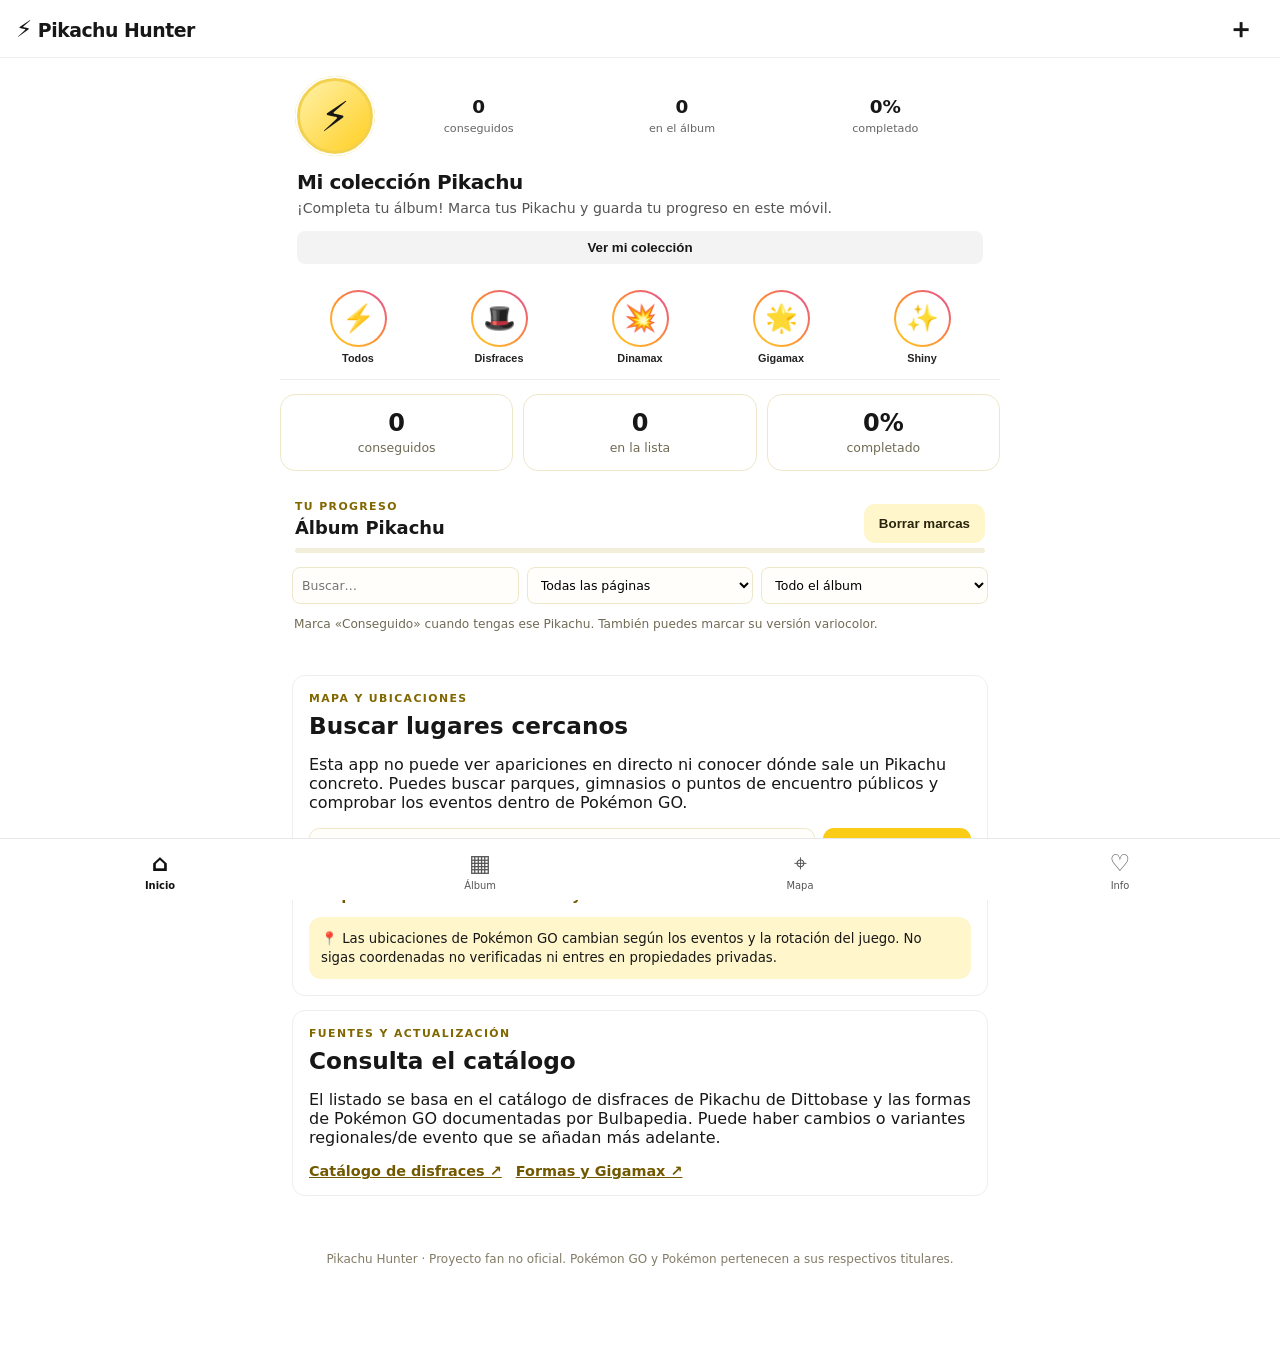
==== index.html @ ac5d4482 "Add files via upload" ====
<!doctype html>
<html lang="es">
<head>
<meta charset="utf-8"><meta name="viewport" content="width=device-width, initial-scale=1">
<meta name="theme-color" content="#facc15"><meta name="description" content="Pikachu Hunter: catálogo y checklist de Pikachu de Pokémon GO.">
<title>Pikachu Hunter</title><link rel="manifest" href="manifest.json"><link rel="stylesheet" href="styles.css">
</head><body>
<header class="topbar"><div class="brand"><span>⚡</span> Pikachu Hunter</div><button class="top-action" onclick="document.getElementById('coleccion').scrollIntoView({behavior:'smooth'})" aria-label="Ir al álbum">＋</button></header>
<main>
<section class="profile-head">
  <div class="profile-row">
    <div class="profile-avatar">⚡</div>
    <div class="profile-stat"><b id="ownedCount">0</b><span>conseguidos</span></div>
    <div class="profile-stat"><b id="totalCount">0</b><span>en el álbum</span></div>
    <div class="profile-stat"><b id="percent">0%</b><span>completado</span></div>
  </div>
  <h1>Mi colección Pikachu</h1>
  <p>¡Completa tu álbum! Marca tus Pikachu y guarda tu progreso en este móvil.</p>
  <button class="profile-button" onclick="document.getElementById('coleccion').scrollIntoView({behavior:'smooth'})">Ver mi colección</button>
</section>
<section class="stories" aria-label="Secciones rápidas">
  <button class="story" data-filter="Todos"><span class="story-ring">⚡</span><small>Todos</small></button>
  <button class="story" data-filter="Disfraz"><span class="story-ring">🎩</span><small>Disfraces</small></button>
  <button class="story" data-filter="Dinamax"><span class="story-ring">💥</span><small>Dinamax</small></button>
  <button class="story" data-filter="Gigamax"><span class="story-ring">🌟</span><small>Gigamax</small></button>
  <button class="story" data-filter="Variocolor"><span class="story-ring">✨</span><small>Shiny</small></button>
</section>
<section class="stats"><div><b id="ownedCount">0</b><span>conseguidos</span></div><div><b id="totalCount">0</b><span>en la lista</span></div><div><b id="percent">0%</b><span>completado</span></div></section>
<section id="coleccion" class="panel album-panel">
<div class="heading"><div><p class="eyebrow">TU PROGRESO</p><h2>Álbum Pikachu</h2></div><button id="resetBtn" class="ghost">Borrar marcas</button></div>

<div class="progress"><div id="progressBar"></div></div>
<div class="filters"><input id="search" type="search" placeholder="Buscar…"><select id="typeFilter"><option value="Todos">Todas las páginas</option><option>Disfraz</option><option>Forma especial</option><option>Dinamax</option><option>Gigamax</option><option>Variocolor</option></select><select id="statusFilter"><option value="Todos">Todo el álbum</option><option value="Pendiente">Me faltan</option><option value="Conseguido">Ya los tengo</option></select></div>
<p class="hint">Marca «Conseguido» cuando tengas ese Pikachu. También puedes marcar su versión variocolor.</p><div id="list" class="album-grid"></div></section>
<section class="panel" id="mapa"><p class="eyebrow">MAPA Y UBICACIONES</p><h2>Buscar lugares cercanos</h2>
<p>Esta app no puede ver apariciones en directo ni conocer dónde sale un Pikachu concreto. Puedes buscar parques, gimnasios o puntos de encuentro públicos y comprobar los eventos dentro de Pokémon GO.</p>
<div class="map-search"><input id="place" type="text" placeholder="Ciudad o zona (ej. Santander)"><button id="mapBtn">Buscar en el mapa</button></div>
<div class="map-links"><a id="parksLink" target="_blank" rel="noopener">Parques cercanos ↗</a><a id="raidLink" target="_blank" rel="noopener">Gimnasios y zonas de incursiones ↗</a></div>
<div class="notice">📍 Las ubicaciones de Pokémon GO cambian según los eventos y la rotación del juego. No sigas coordenadas no verificadas ni entres en propiedades privadas.</div>
</section>
<section class="panel" id="fuentes"><p class="eyebrow">FUENTES Y ACTUALIZACIÓN</p><h2>Consulta el catálogo</h2>
<p>El listado se basa en el catálogo de disfraces de Pikachu de Dittobase y las formas de Pokémon GO documentadas por Bulbapedia. Puede haber cambios o variantes regionales/de evento que se añadan más adelante.</p>
<div class="map-links"><a href="https://www.dittobase.com/pokemon-go/pokedex/pikachu" target="_blank" rel="noopener">Catálogo de disfraces ↗</a><a href="https://bulbapedia.bulbagarden.net/wiki/Pikachu_(GO)" target="_blank" rel="noopener">Formas y Gigamax ↗</a></div>
</section>
</main>
<nav class="bottom-nav" aria-label="Navegación principal">
 <a href="#" class="active"><span>⌂</span><small>Inicio</small></a>
 <a href="#coleccion"><span>▦</span><small>Álbum</small></a>
 <a href="#mapa"><span>⌖</span><small>Mapa</small></a>
 <a href="#fuentes"><span>♡</span><small>Info</small></a>
</nav>
<footer>Pikachu Hunter · Proyecto fan no oficial. Pokémon GO y Pokémon pertenecen a sus respectivos titulares.</footer>
<script src="app.js"></script></body></html>
---- styles.css ----
:root{--yellow:#facc15;--ink:#29240c;--muted:#706b55;--paper:#fffdf4;--line:#eee7c9}
*{box-sizing:border-box}html{scroll-behavior:smooth}body{margin:0;background:var(--paper);color:var(--ink);font-family:system-ui,-apple-system,"Segoe UI",sans-serif}
.topbar{height:62px;padding:0 18px;display:flex;align-items:center;justify-content:space-between;background:var(--yellow);font-weight:900}.brand{font-size:1.1rem}.brand span{font-size:1.4rem}.tag{font-size:.68rem;border:1px solid #6e5b00;border-radius:30px;padding:5px 9px}
main{max-width:850px;margin:auto;padding:18px 14px 40px}.hero{min-height:250px;border-radius:24px;padding:26px;background:linear-gradient(120deg,#ffe978,#facc15);display:flex;align-items:center;justify-content:space-between;overflow:hidden}.hero>div:first-child{max-width:520px;z-index:1}.eyebrow{font-size:.68rem;letter-spacing:1.4px;font-weight:900;color:#806700;margin:0 0 7px}h1{font-size:clamp(2.5rem,10vw,4rem);line-height:.96;letter-spacing:-2px;margin:0}h1 span{color:white;text-shadow:0 2px #bd9700}.hero p:not(.eyebrow){line-height:1.5;max-width:400px}.mascot{font-size:6rem;background:#ffffff66;border-radius:50%;width:130px;height:130px;display:grid;place-items:center;flex-shrink:0}.primary-btn,button{border:0;border-radius:11px;padding:12px 15px;font-weight:800;cursor:pointer;text-decoration:none}.primary-btn{display:inline-block;background:var(--ink);color:white}.stats{display:grid;grid-template-columns:repeat(3,1fr);gap:10px;margin:14px 0}.stats div{background:white;border:1px solid var(--line);border-radius:15px;padding:14px;text-align:center}.stats b{display:block;font-size:1.5rem}.stats span{font-size:.78rem;color:var(--muted)}.panel{background:white;border:1px solid var(--line);border-radius:18px;padding:19px;margin:15px 0}.heading{display:flex;align-items:center;justify-content:space-between}h2{font-size:1.45rem;margin:0 0 12px}.ghost{background:#fff6cc;color:var(--ink)}.progress{height:10px;background:#f3eed9;border-radius:20px;overflow:hidden;margin:10px 0 15px}.progress div{height:100%;width:0;background:#e4b900;transition:width .2s}.filters{display:grid;grid-template-columns:1fr 1fr 1fr;gap:8px}input,select{min-width:0;width:100%;padding:12px;border:1px solid var(--line);border-radius:10px;background:#fffefa;font:inherit}.hint{font-size:.82rem;color:var(--muted);line-height:1.45}.list{display:grid;gap:8px;margin-top:12px}.item{border:1px solid var(--line);border-radius:12px;padding:11px 12px;display:grid;grid-template-columns:1fr auto;gap:10px;align-items:center}.item.done{background:#fffbea;border-color:#e8d57d}.item strong{display:block;font-size:.94rem}.item small{color:var(--muted)}.checks{display:flex;gap:12px;align-items:center;flex-wrap:wrap;justify-content:flex-end}.checks label{font-size:.78rem;display:flex;align-items:center;gap:5px;white-space:nowrap}.checks input{width:18px;height:18px;accent-color:#c49b00}.map-search{display:flex;gap:8px;margin:14px 0}.map-search button{background:var(--yellow);white-space:nowrap}.map-links{display:flex;flex-wrap:wrap;gap:14px;margin-top:12px}.map-links a{color:#725900;font-weight:700;font-size:.9rem}.notice{background:#fff6cc;border-radius:12px;padding:12px;margin-top:14px;font-size:.83rem;line-height:1.45}footer{text-align:center;padding:18px;color:#827c67;font-size:.75rem}
@media(max-width:560px){.mascot{width:90px;height:90px;font-size:4rem;margin-left:8px}.hero{padding:22px 18px;min-height:260px}.filters{grid-template-columns:1fr 1fr}.filters input{grid-column:1/-1}.item{grid-template-columns:1fr}.checks{justify-content:flex-start}.map-search{flex-direction:column}.map-search button{width:100%}}
/* Diseño tipo álbum de pegatinas */
.album-panel{background:#fff9df;border:2px solid #e8d78e}.compact-stats{margin:10px 0}.album-grid{display:grid;grid-template-columns:repeat(2,minmax(0,1fr));gap:11px;margin-top:16px}.album-card{min-height:154px;border:2px dashed #d9c98b;border-radius:15px;background:linear-gradient(145deg,#fffef7,#fff4c8);padding:11px;display:flex;flex-direction:column;justify-content:space-between;position:relative}.album-card.owned{border:2px solid #e2bd24;background:linear-gradient(145deg,#fffbe4,#ffe98b)}.album-number{font-size:.66rem;font-weight:900;color:#99833a;letter-spacing:1px}.sticker{align-self:center;width:66px;height:66px;border-radius:50%;display:grid;place-items:center;background:#fff;border:2px solid #f1df9b;font-size:2.35rem;box-shadow:0 3px 0 #eadcae}.album-card:not(.owned) .sticker{filter:grayscale(1);opacity:.48}.album-card.owned .sticker{filter:none;opacity:1}.album-name{text-align:center;font-weight:850;font-size:.83rem;line-height:1.2;min-height:2.1em;display:flex;align-items:center;justify-content:center}.album-type{text-align:center;color:#87794c;font-size:.67rem}.album-checks{display:flex;justify-content:center;gap:9px;flex-wrap:wrap;margin-top:8px}.album-checks label{font-size:.7rem;display:flex;gap:4px;align-items:center}.album-checks input{width:16px;height:16px;padding:0;accent-color:#c49b00}.shiny-mark{position:absolute;top:7px;right:8px}@media(min-width:650px){.album-grid{grid-template-columns:repeat(3,minmax(0,1fr))}}@media(max-width:370px){.album-grid{grid-template-columns:1fr}}

/* Interfaz móvil inspirada en redes sociales */
body{background:#fff;color:#171717;padding-bottom:76px}
.topbar{height:58px;position:sticky;top:0;z-index:20;background:#fff;border-bottom:1px solid #eee;box-shadow:none;padding:0 16px}
.brand{font-size:1.18rem;letter-spacing:-.5px}.brand span{font-size:1.45rem}
.top-action{background:transparent;font-size:1.7rem;padding:4px 10px;color:#171717}
main{max-width:720px;padding:0 0 24px}
.profile-head{padding:20px 17px 16px}
.profile-row{display:flex;align-items:center;justify-content:space-between;gap:8px;margin-bottom:16px}
.profile-avatar{width:76px;height:76px;border-radius:50%;display:grid;place-items:center;font-size:2.6rem;background:linear-gradient(135deg,#fff1a8,#ffcf22);border:3px solid #f2d14e;outline:2px solid white;box-shadow:0 0 0 2px #e7bd19;flex-shrink:0}
.profile-stat{text-align:center;flex:1}.profile-stat b{display:block;font-size:1.15rem}.profile-stat span{font-size:.7rem;color:#666}
.profile-head h1{font-size:1.25rem;letter-spacing:-.4px;line-height:1.2;margin:0 0 5px}
.profile-head p{font-size:.88rem;color:#555;margin:0 0 12px;line-height:1.4}
.profile-button{width:100%;background:#f3f3f3;color:#171717;border-radius:8px;padding:9px}
.stories{display:flex;justify-content:space-around;gap:9px;padding:10px 12px 15px;border-bottom:1px solid #eee;overflow-x:auto}
.story{background:transparent;padding:0;display:flex;flex-direction:column;align-items:center;gap:5px;min-width:62px;color:#222}
.story-ring{width:57px;height:57px;border-radius:50%;display:grid;place-items:center;font-size:1.65rem;background:linear-gradient(white,white) padding-box,linear-gradient(45deg,#ffcf22,#ff8b36,#e14a9b) border-box;border:2px solid transparent}
.story small{font-size:.68rem;font-weight:600}
.album-panel{border:0;border-radius:0;background:#fff;padding:15px 0;margin:0}
.album-panel>.heading{padding:0 15px}.album-panel h2{font-size:1.12rem;margin:0 0 10px}
.album-panel .eyebrow{margin-bottom:4px}
.album-panel .progress{margin:0 15px 14px;height:5px}
.filters{padding:0 12px;grid-template-columns:1fr 1fr 1fr}
.filters input,.filters select{font-size:.78rem;padding:9px;border-radius:8px}
.hint{padding:0 14px;font-size:.76rem}
.album-grid{grid-template-columns:repeat(3,minmax(0,1fr));gap:2px;margin-top:12px}
.album-card{border:0;border-radius:0;min-height:150px;padding:10px 5px;background:#fff;justify-content:center;gap:6px}
.album-card.owned{border:0;background:#fff9dc}
.album-number{font-size:.57rem;text-align:center}
.sticker{width:58px;height:58px;font-size:2rem;border:1px solid #eee2ae;box-shadow:none}
.album-name{font-size:.72rem;min-height:2.5em}
.album-type{font-size:.61rem}
.album-checks{gap:5px;margin-top:2px}
.album-checks label{font-size:.62rem;gap:2px}
.album-checks input{width:14px;height:14px}
.panel:not(.album-panel){margin:14px 12px;border-radius:13px;border:1px solid #eee;padding:16px}
.bottom-nav{position:fixed;bottom:0;left:0;right:0;height:62px;background:#fff;border-top:1px solid #e8e8e8;display:flex;justify-content:space-around;align-items:center;z-index:30;padding-bottom:env(safe-area-inset-bottom)}
.bottom-nav a{color:#555;text-decoration:none;display:flex;flex-direction:column;align-items:center;gap:1px;min-width:58px}
.bottom-nav a span{font-size:1.45rem;line-height:1.3}.bottom-nav a small{font-size:.62rem}.bottom-nav a.active{color:#111;font-weight:900}
footer{padding-bottom:18px}
@media(min-width:650px){.album-grid{grid-template-columns:repeat(4,minmax(0,1fr))}}
@media(max-width:390px){.album-grid{grid-template-columns:repeat(3,minmax(0,1fr))}.album-card{min-height:145px}.profile-avatar{width:66px;height:66px}}
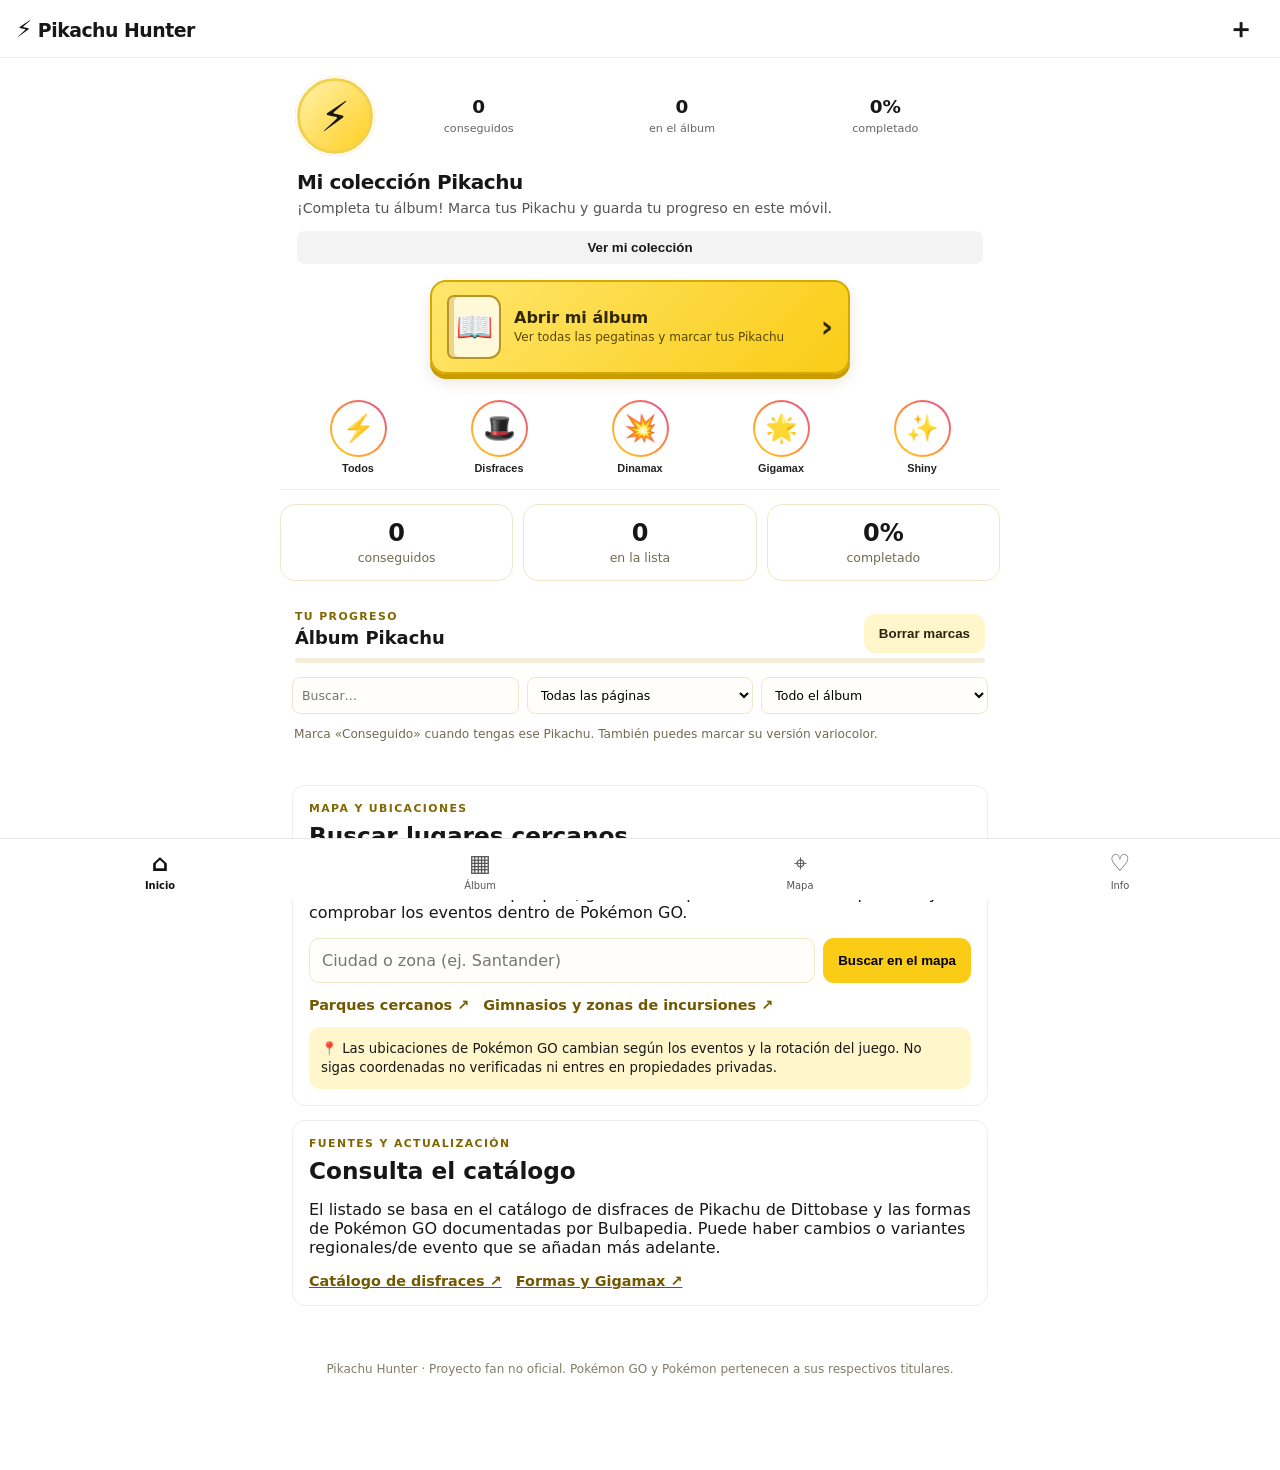
==== commit e2683128: "Add files via upload" ====
--- a/index.html
+++ b/index.html
@@ -4,6 +4,12 @@
 <meta charset="utf-8"><meta name="viewport" content="width=device-width, initial-scale=1">
 <meta name="theme-color" content="#facc15"><meta name="description" content="Pikachu Hunter: catálogo y checklist de Pikachu de Pokémon GO.">
 <title>Pikachu Hunter</title><link rel="manifest" href="manifest.json"><link rel="stylesheet" href="styles.css">
+
+<style>
+.album-cover-button{display:flex;align-items:center;gap:13px;margin:16px auto 0;padding:13px 15px;max-width:420px;text-align:left;text-decoration:none;color:#302600;background:linear-gradient(135deg,#ffe66d,#facc15);border:2px solid #d5a900;border-radius:16px;box-shadow:0 5px 0 #c99b00,0 8px 16px #5a470022}
+.album-cover-icon{display:grid;place-items:center;width:54px;height:64px;flex:none;background:#fff9d9;border:2px solid #b99528;border-radius:7px 12px 12px 7px;box-shadow:inset 5px 0 #ead68a;font-size:30px}
+.album-cover-copy{display:flex;flex-direction:column;gap:3px;flex:1}.album-cover-copy b{font-size:1rem}.album-cover-copy small{font-size:.75rem;line-height:1.3;color:#594600}.album-cover-arrow{font-size:30px;font-weight:900}
+</style>
 </head><body>
 <header class="topbar"><div class="brand"><span>⚡</span> Pikachu Hunter</div><button class="top-action" onclick="document.getElementById('coleccion').scrollIntoView({behavior:'smooth'})" aria-label="Ir al álbum">＋</button></header>
 <main>
@@ -17,6 +23,11 @@
   <h1>Mi colección Pikachu</h1>
   <p>¡Completa tu álbum! Marca tus Pikachu y guarda tu progreso en este móvil.</p>
   <button class="profile-button" onclick="document.getElementById('coleccion').scrollIntoView({behavior:'smooth'})">Ver mi colección</button>
+  <a class="album-cover-button" href="album.html" aria-label="Abrir álbum completo de Pikachu">
+    <span class="album-cover-icon">📖</span>
+    <span class="album-cover-copy"><b>Abrir mi álbum</b><small>Ver todas las pegatinas y marcar tus Pikachu</small></span>
+    <span class="album-cover-arrow">›</span>
+  </a>
 </section>
 <section class="stories" aria-label="Secciones rápidas">
   <button class="story" data-filter="Todos"><span class="story-ring">⚡</span><small>Todos</small></button>
